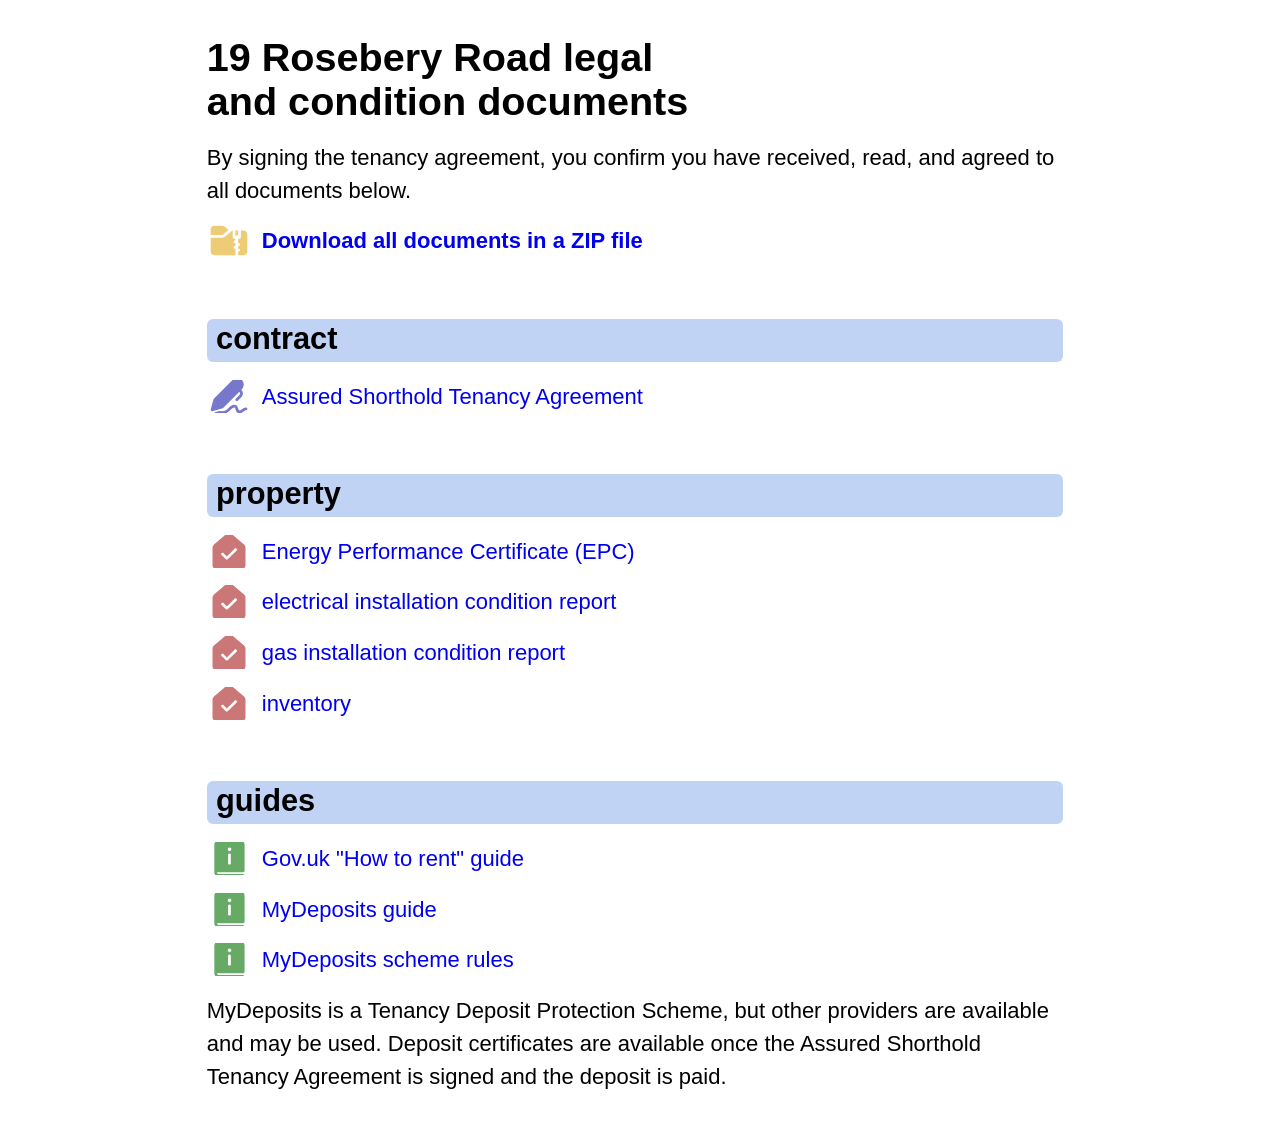
==== site/doc/index.html @ ce2fe006 "legal documents" ====
<!DOCTYPE html>
<html lang="en-GB" dir="ltr">
<head>
<meta charset="UTF-8">
<title>19 Rosebery Road documents</title>
<meta name="viewport" content="width=device-width,initial-scale=1">

<meta http-equiv="Content-Security-Policy" content="default-src 'self';img-src 'self' data:;">
<link rel="stylesheet" href="doc.css">
<meta name="robots" content="noindex,nofollow">

<!-- application -->
<meta name="application-name" content="19 Rosebery Road">
<meta name="theme-color" content="#fff">
<meta name="mobile-web-app-capable" content="yes">
<meta name="apple-touch-fullscreen" content="yes">
<meta name="apple-mobile-web-app-title" content="19 Rosebery Road">
<meta name="apple-mobile-web-app-capable" content="yes">
<meta name="apple-mobile-web-app-status-bar-style" content="default">

<!-- favicon -->
<link rel="apple-touch-icon" sizes="180x180" href="/apple-touch-icon.png">
<link rel="icon" type="image/png" sizes="32x32" href="/favicon.png">

</head>
<body class="property">

<header>
  <h1>19 Rosebery Road legal and condition documents</h1>
</header>

<main>
<p class="warn">By signing the tenancy agreement, you confirm you have received, read, and agreed to all documents below.</p>

<p><a href="19rosebery-road-documents.zip" download>Download all documents in a ZIP file</a></p>

<h2>contract</h2>

<ul class="download contracts">
  <li><a href="contract-sample.html">Assured Shorthold Tenancy Agreement</a></li>
</ul>

<h2>property</h2>
<ul class="download property">
  <li><a href="epc.pdf">Energy Performance Certificate (EPC)</a></li>
  <li><a href="electricity.pdf">electrical installation condition report</a></li>
  <li><a href="gas.pdf">gas installation condition report</a></li>
  <li><a href="inventory.pdf">inventory</a></li>
</ul>

<h2>guides</h2>
<ul class="download guides">
  <li><a href="https://www.gov.uk/government/publications/how-to-rent">Gov.uk "How to rent" guide</a></li>
  <li><a href="mydeposits-guide.pdf">MyDeposits guide</a></li>
  <li><a href="mydeposits-scheme.pdf">MyDeposits scheme rules</a></li>
</ul>

<p>MyDeposits is a Tenancy Deposit Protection Scheme, but other providers are available and may be used. Deposit certificates are available once the Assured Shorthold Tenancy Agreement is signed and the deposit is paid.</p>
</main>

</body>
</html>
---- site/doc/doc.css ----
@layer reset {
  *,
  *::before,
  *::after {
    padding: 0;
    margin: 0;
  }
  :root {
    -webkit-text-size-adjust: none;
    -moz-text-size-adjust: none;
    text-size-adjust: none;
    -webkit-font-smoothing: antialiased;
    text-rendering: optimizeLegibility;
    image-rendering: -webkit-optimize-contrast;
    interpolate-size: allow-keywords;
  }
  html {
    writing-mode: horizontal-tb;
    scrollbar-gutter: stable;
    scroll-behavior: smooth;
    scrollbar-width: thin;
  }
  body {
    line-height: 1.5;
    touch-action: manipulation;
  }
  img,
  svg,
  figure,
  picture {
    display: block;
    max-inline-size: 100%;
    block-size: auto;
  }
  [hidden] {
    display: none;
  }
  h1,
  h2 {
    font-weight: var(--font-weight-head);
    line-height: 1.1;
    text-wrap: balance;
    overflow-wrap: break-word;
  }
  p,
  li {
    text-wrap: pretty;
    overflow-wrap: break-word;
  }
  strong {
    font-weight: var(--font-weight-bold);
  }
  a {
    text-decoration-skip-ink: auto;
  }
  table,
  th,
  td,
  input,
  button,
  textarea,
  select {
    font-family: inherit;
    font-size: inherit;
    font-variant-numeric: tabular-nums;
    letter-spacing: inherit;
    word-spacing: inherit;
    color: currentColor;
  }
  textarea:not([rows]) {
    min-block-size: 5em;
  }
  table {
    border-collapse: collapse;
    border-spacing: 0;
  }
  label {
    -webkit-user-select: none;
    user-select: none;
  }
}
:root {
  --font-family:
    -apple-system,
    BlinkMacSystemFont,
    avenir next,
    avenir,
    segoe ui,
    helvetica neue,
    Adwaita Sans,
    Cantarell,
    Ubuntu,
    roboto,
    noto,
    helvetica,
    arial,
    sans-serif;
  --fsize-0: clamp(1.125rem, 0.9844rem + 0.625vw, 1.375rem);
  --font-weight-normal: 300;
  --font-weight-bold: 600;
  --font-weight-head: 600;
  color-scheme: light dark;
  --color-fore0: CanvasText;
  --color-back0: Canvas;
  --color-fore1: color-mix(in oklab, var(--color-fore0), var(--color-back0) 30%);
  --color-back1: color-mix(in oklab, var(--color-back0), Highlight 30%);
  --color-fore2: color-mix(in oklab, var(--color-fore0), var(--color-back0) 80%);
  --color-link0: LinkText;
  --color-link1: color-mix(in oklab, var(--color-link0), var(--color-fore0) 50%);
  --color-link1trans: color-mix(in oklab, var(--color-link1), transparent 50%);
  --color-link2: VisitedText;
}
body {
  font-family: var(--font-family);
  font-size: var(--fsize-0);
  font-weight: var(--font-weight-normal);
  margin: 4vmin;
  color: var(--color-fore0);
  background-color: var(--color-back0);
}
body.property {
  header,
  main,
  footer {
    max-inline-size: 70ch;
    margin-inline: auto;
  }
}
h1 {
  font-size: 1.8em;
}
h2 {
  font-size: 1.4em;
  padding-block: 0.1em 0.2em;
  padding-inline: 0.3em;
  margin-block-start: 2em;
  background-color: var(--color-back1);
  border-radius: 0.2em;
}
h3 {
  font-size: 1.2em;
}
p,
ol,
ul,
li {
  list-style-type: none;
  margin-block-start: 0.8em;
}
a:link,
a:visited {
  text-decoration: none;
  color: var(--color-link0);
}
a:visited:not([download]) {
  color: var(--color-link2);
}
a:hover,
a:active,
a:focus {
  text-decoration: underline;
  text-decoration-thickness: 0.05em;
  text-underline-offset: 0.3em;
  color: var(--color-link1);
}
a:focus-visible {
  text-decoration: none;
  outline-style: solid;
  outline-offset: 0.2em;
  outline-width: 0.2rem;
  outline-color: var(--color-link1trans);
}
a[download] {
  font-weight: var(--font-weight-bold);
  background-image: url('data:image/svg+xml,<svg xmlns="http://www.w3.org/2000/svg" viewBox="0 0 24 24" fill="%23ec7"><path d="M14 6.5h-.18L9.65 9.98l-.16.12a2 2 0 0 1-1.09.4H2v7.4A2.25 2.25 0 0 0 4.26 20H15.5v-3.5h-.25a.75.75 0 0 1 0-1.5h.25v-1.5h-.25a.75.75 0 0 1 0-1.5h.25v-1h-.75a.75.75 0 0 1-.75-.75zm1.5 0H17v2.75h-1.5zm3 0h1.25a2.25 2.25 0 0 1 2.23 1.94l.01.16.01.15v9A2.25 2.25 0 0 1 19.9 20H17v-2h.25a.75.75 0 0 0 0-1.5H17V15h.25a.75.75 0 0 0 0-1.5H17V11h.75a.75.75 0 0 0 .75-.75z"/><path d="M9.49 4.4A2.3 2.3 0 0 0 8.21 4H4.1A2.25 2.25 0 0 0 2 6.26V9h6.31a1 1 0 0 0 .3-.11l.08-.06 3.06-2.56-2.1-1.75z"/></svg>');
}
.download.contracts a,
.documents a:not([download]):not(.share) {
  background-image: url('data:image/svg+xml,<svg xmlns="http://www.w3.org/2000/svg" fill="%2377c" viewBox="0 0 24 24"><path d="M14.75 16.5c1.3 0 1.82.58 2.2 1.87l.07.24c.19.66.3.85.52.95.26.1.43.09.7-.05l.15-.08.17-.11.66-.46c.62-.4 1.17-.67 1.85-.84a.75.75 0 0 1 .36 1.46 4 4 0 0 0-1.14.49l-.3.19-.48.33-.59.35a2.2 2.2 0 0 1-1.96.1c-.74-.3-1.04-.78-1.32-1.72l-.16-.54c-.18-.59-.3-.68-.73-.68-.31 0-.63.16-1.07.52l-.18.16-.92.88c-1.41 1.32-2.61 1.97-4.33 1.97q-2.54 0-4.37-.77l2.95-.8q.67.06 1.42.07c1.18 0 2.03-.42 3.09-1.37l.25-.24.54-.5q.32-.34.59-.55c.68-.57 1.3-.87 2.03-.87m4.28-13.53a3.6 3.6 0 0 1 0 5.06l-.29.29c1.15 1.4 1.11 2.89.04 3.96l-2 2a.75.75 0 0 1-1.06-1.06l2-2c.48-.49.54-1.09-.04-1.84L9.06 18a2 2 0 0 1-1 .58l-5.11 1.4a.75.75 0 0 1-.92-.93l1.4-5.11a2 2 0 0 1 .57-1l9.97-9.97a3.6 3.6 0 0 1 5.06 0"/></svg>');
}
.download.property a {
  background-image: url('data:image/svg+xml,<svg xmlns="http://www.w3.org/2000/svg" fill="%23c77" viewBox="0 0 24 24"><path d="M10.5 2.5a2.3 2.3 0 0 1 3 0l6.7 5.7q.8.7.8 1.8v9.7a2 2 0 0 1-1.7 1.8H4.8A2 2 0 0 1 3 19.8V9.9q0-1 .8-1.7zm5.3 9.3a.8.8 0 1 0-1-1l-4 3.9-1.5-1.5a.8.8 0 1 0-1 1l2 2a1 1 0 0 0 1 0z"/></svg>');
}
.download.guides a {
  background-image: url('data:image/svg+xml,<svg xmlns="http://www.w3.org/2000/svg" fill="%236a6" viewBox="0 0 24 24"><path d="M4 4.5A2.5 2.5 0 0 1 6.5 2H18a2.5 2.5 0 0 1 2.5 2.5v14.3a1 1 0 0 1-.7.7H5.4a1 1 0 0 0 1 1h13.3a.8.8 0 0 1 0 1.5H6.5A2.5 2.5 0 0 1 4 19.5zM12.3 8a1 1 0 1 0 0-2 1 1 0 0 0 0 2m-.8 1.8v5a.8.8 0 0 0 1.5 0v-5a.8.8 0 0 0-1.5 0"/></svg>');
}
a[download],
.download a,
.documents a {
  display: inline-block;
  padding-inline-start: 2.5em;
  background-size: 2em;
  background-repeat: no-repeat;
  background-position: 0% 50%;
}
footer {
  margin-block-start: 2em;
  padding-block: 1em;
  border-block-start: 1px solid var(--color-fore2);
  a {
    display: block;
  }
}
@media print {
  body {
    --fsize-0: 1em;
  }
  body.property {
    header,
    main,
    footer {
      max-inline-size: none;
    }
  }
  .properties {
    display: block;
    gap: 0;
    & > li {
      padding: 0;
      margin-block-start: 1em;
      border: 0 none;
    }
    .documents {
      display: none;
    }
  }
  h2,
  h3,
  p,
  li,
  table,
  img {
    break-inside: avoid;
    page-break-inside: avoid;
  }
}
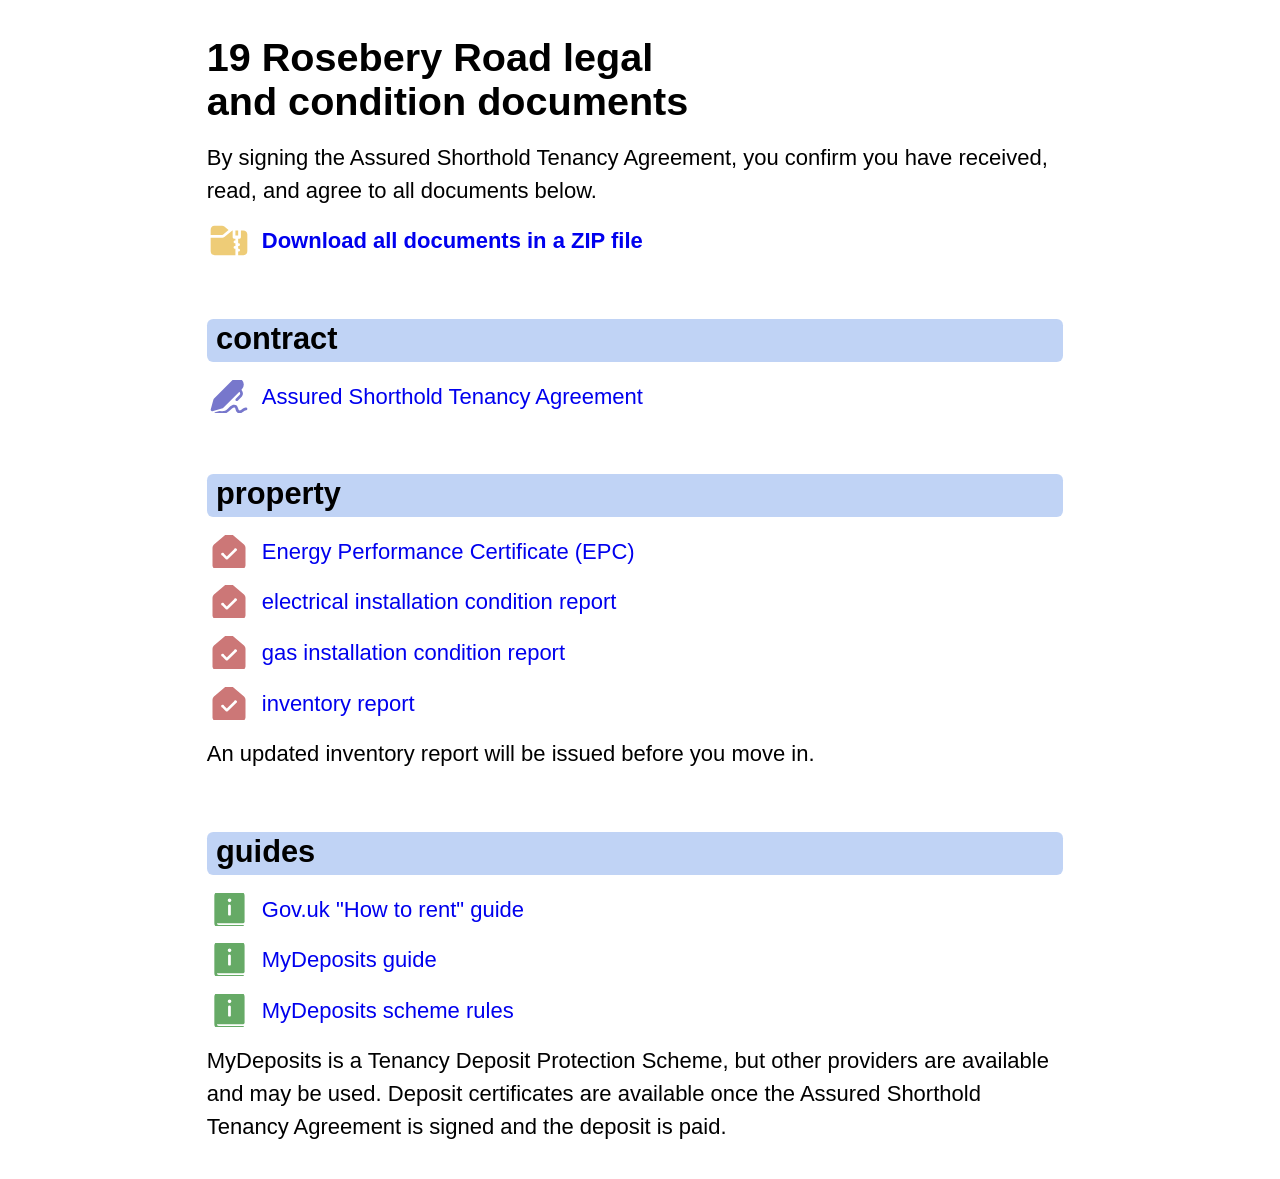
==== commit 28fc0598: "contract update" ====
--- a/site/doc/index.html
+++ b/site/doc/index.html
@@ -30,7 +30,7 @@
 </header>
 
 <main>
-<p class="warn">By signing the tenancy agreement, you confirm you have received, read, and agreed to all documents below.</p>
+<p class="warn">By signing the Assured Shorthold Tenancy Agreement, you confirm you have received, read, and agree to all documents below.</p>
 
 <p><a href="19rosebery-road-documents.zip" download>Download all documents in a ZIP file</a></p>
 
@@ -45,8 +45,10 @@
   <li><a href="epc.pdf">Energy Performance Certificate (EPC)</a></li>
   <li><a href="electricity.pdf">electrical installation condition report</a></li>
   <li><a href="gas.pdf">gas installation condition report</a></li>
-  <li><a href="inventory.pdf">inventory</a></li>
+  <li><a href="inventory.pdf">inventory report</a></li>
 </ul>
+
+<p>An updated inventory report will be issued before you move in.</p>
 
 <h2>guides</h2>
 <ul class="download guides">
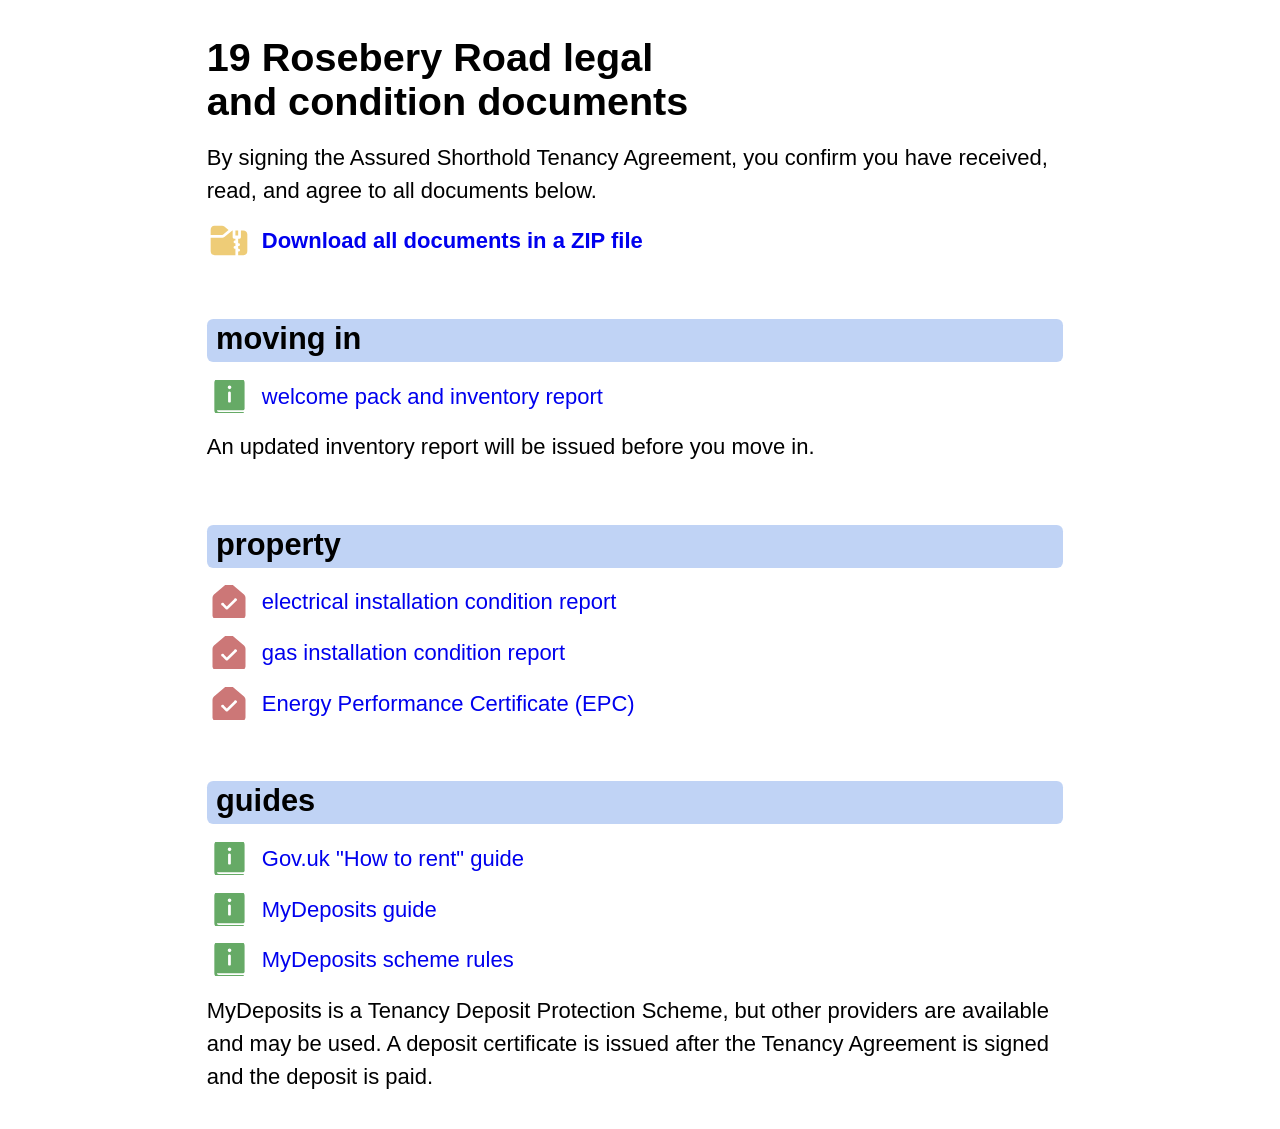
==== commit 5ec943b6: "updated doc page" ====
--- a/site/doc/index.html
+++ b/site/doc/index.html
@@ -34,21 +34,27 @@
 
 <p><a href="19rosebery-road-documents.zip" download>Download all documents in a ZIP file</a></p>
 
+<!--
 <h2>contract</h2>
 
 <ul class="download contracts">
   <li><a href="contract-sample.html">Assured Shorthold Tenancy Agreement</a></li>
 </ul>
+-->
+
+<h2>moving in</h2>
+<ul class="download guides">
+  <li><a href="inventory.pdf">welcome pack and inventory report</a></li>
+</ul>
+
+<p>An updated inventory report will be issued before you move in.</p>
 
 <h2>property</h2>
 <ul class="download property">
-  <li><a href="epc.pdf">Energy Performance Certificate (EPC)</a></li>
   <li><a href="electricity.pdf">electrical installation condition report</a></li>
   <li><a href="gas.pdf">gas installation condition report</a></li>
-  <li><a href="inventory.pdf">inventory report</a></li>
+  <li><a href="epc.pdf">Energy Performance Certificate (EPC)</a></li>
 </ul>
-
-<p>An updated inventory report will be issued before you move in.</p>
 
 <h2>guides</h2>
 <ul class="download guides">
@@ -57,7 +63,7 @@
   <li><a href="mydeposits-scheme.pdf">MyDeposits scheme rules</a></li>
 </ul>
 
-<p>MyDeposits is a Tenancy Deposit Protection Scheme, but other providers are available and may be used. Deposit certificates are available once the Assured Shorthold Tenancy Agreement is signed and the deposit is paid.</p>
+<p>MyDeposits is a Tenancy Deposit Protection Scheme, but other providers are available and may be used. A deposit certificate is issued after the Tenancy Agreement is signed and the deposit is paid.</p>
 </main>
 
 </body>
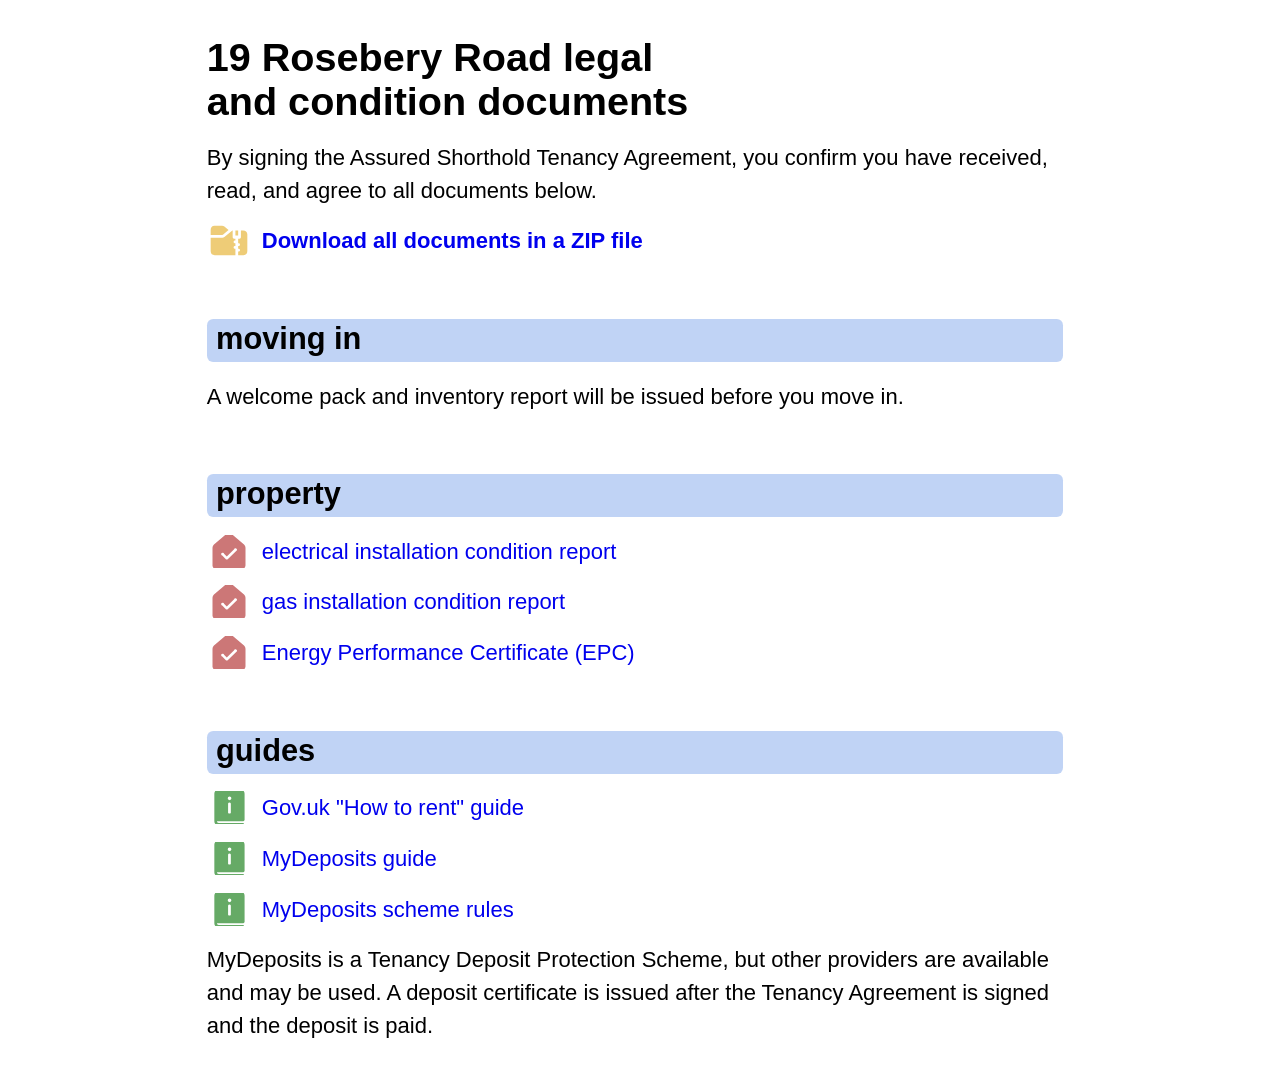
==== commit 1b284185: "inventory real" ====
--- a/site/doc/index.html
+++ b/site/doc/index.html
@@ -44,10 +44,8 @@
 
 <h2>moving in</h2>
 <ul class="download guides">
-  <li><a href="inventory.pdf">welcome pack and inventory report</a></li>
+  <li>A welcome pack and inventory report will be issued before you move in.</li>
 </ul>
-
-<p>An updated inventory report will be issued before you move in.</p>
 
 <h2>property</h2>
 <ul class="download property">
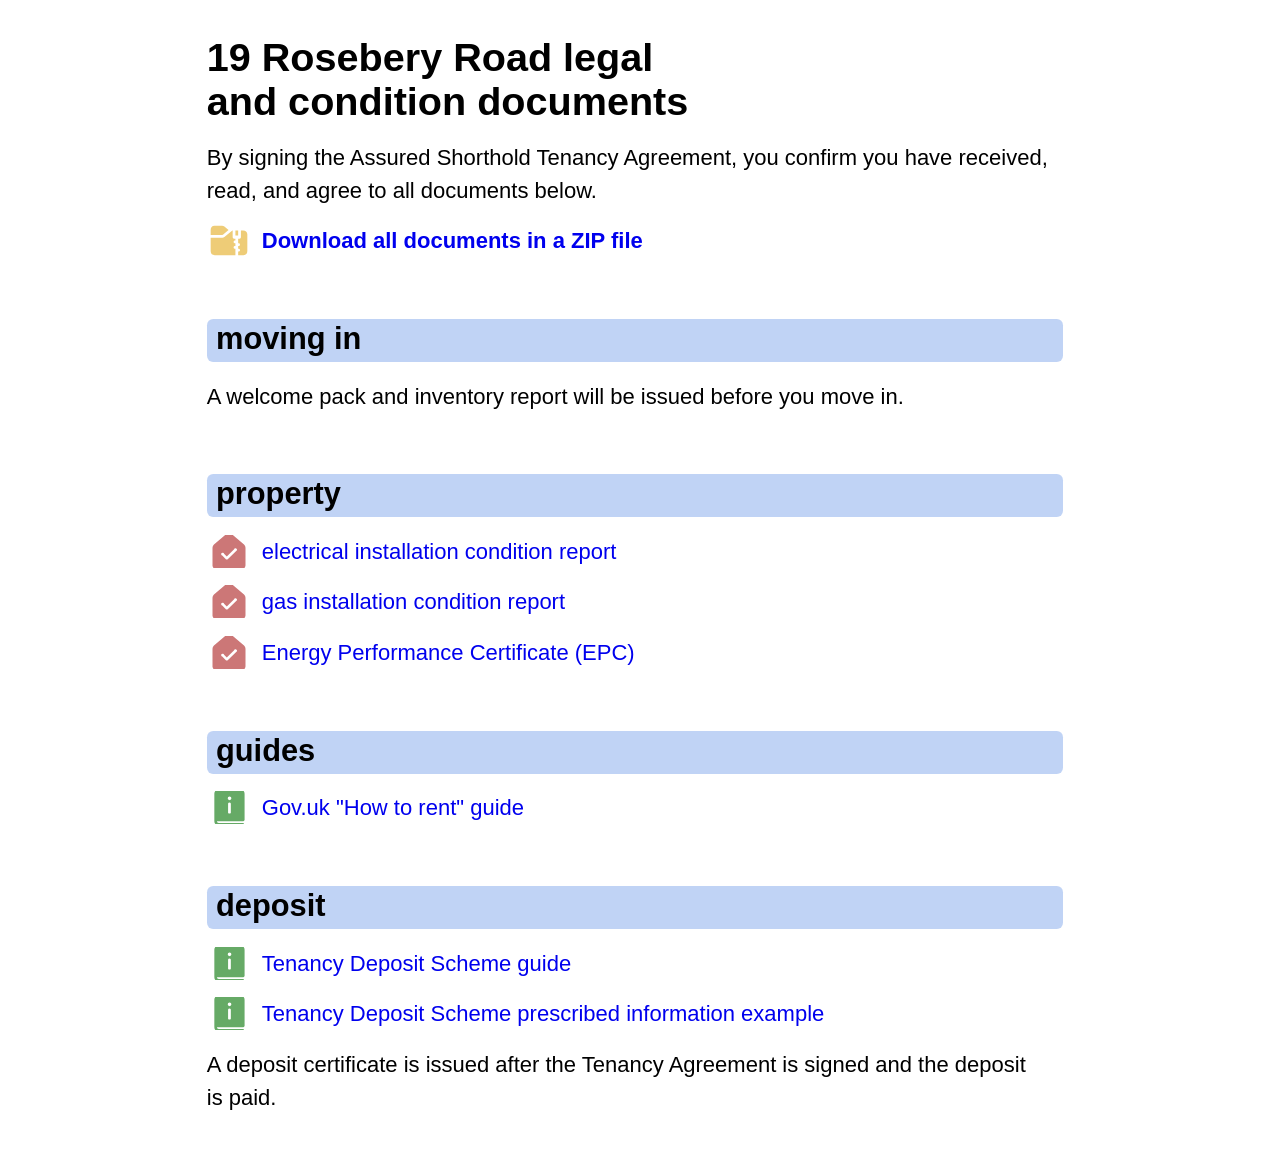
==== commit 40c46dd5: "Tenancy Deposit Scheme guides" ====
--- a/site/doc/index.html
+++ b/site/doc/index.html
@@ -57,11 +57,15 @@
 <h2>guides</h2>
 <ul class="download guides">
   <li><a href="https://www.gov.uk/government/publications/how-to-rent">Gov.uk "How to rent" guide</a></li>
-  <li><a href="mydeposits-guide.pdf">MyDeposits guide</a></li>
-  <li><a href="mydeposits-scheme.pdf">MyDeposits scheme rules</a></li>
 </ul>
 
-<p>MyDeposits is a Tenancy Deposit Protection Scheme, but other providers are available and may be used. A deposit certificate is issued after the Tenancy Agreement is signed and the deposit is paid.</p>
+<h2>deposit</h2>
+<ul class="download guides">
+  <li><a href="tenancy-deposit-scheme.pdf">Tenancy Deposit Scheme guide</a></li>
+  <li><a href="tps-prescribed-information.pdf">Tenancy Deposit Scheme prescribed information example</a></li>
+</ul>
+
+<p>A deposit certificate is issued after the Tenancy Agreement is signed and the deposit is paid.</p>
 </main>
 
 </body>
